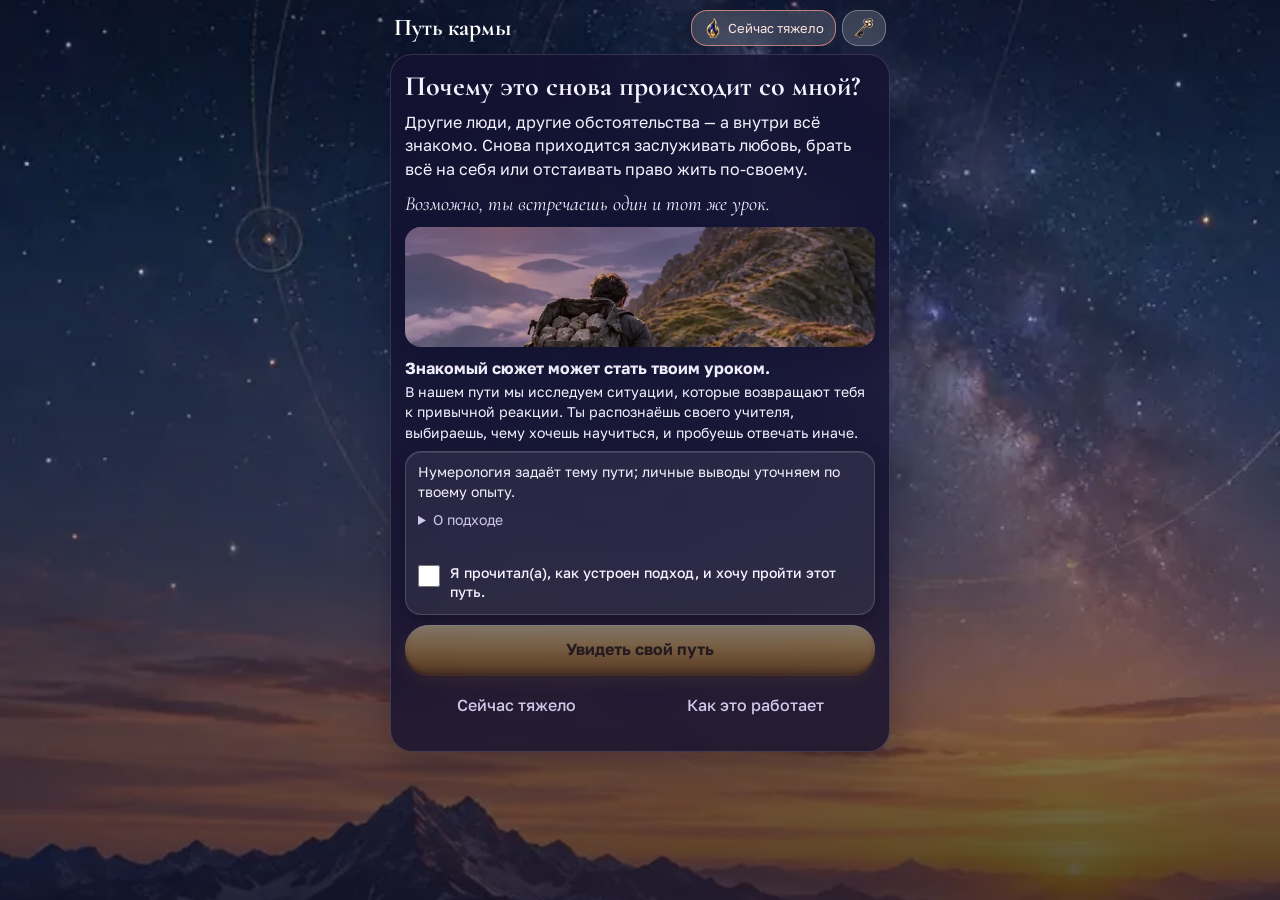
==== index.html @ 6a19ecbe "Add files via upload" ====
<!DOCTYPE html>
<html lang="ru">
<head>
<meta charset="utf-8">
<meta name="robots" content="noindex, nofollow">
<meta name="viewport" content="width=device-width, initial-scale=1, viewport-fit=cover">
<meta name="theme-color" content="#2A2460">
<title>Путь кармы</title>
<link rel="manifest" href="manifest.webmanifest">
<link rel="icon" type="image/png" sizes="192x192" href="icon-192.png">
<link rel="apple-touch-icon" href="icon-180.png">
<meta name="apple-mobile-web-app-capable" content="yes">
<meta name="mobile-web-app-capable" content="yes">
<meta name="apple-mobile-web-app-title" content="Путь кармы">
<meta name="apple-mobile-web-app-status-bar-style" content="black-translucent">
<link rel="stylesheet" href="styles.css?v=20261016-e6413a59">
<!-- Шрифты необязательны: без сети работают системные. -->
<link rel="preconnect" href="https://fonts.googleapis.com">
<link href="https://fonts.googleapis.com/css2?family=Cormorant+Garamond:ital,wght@0,500;0,700;1,500&family=Golos+Text:wght@400;500;600;700&display=swap" rel="stylesheet" media="print" onload="this.media='all'">
</head>
<body>
<div id="bg" aria-hidden="true"><img id="bgimg" alt=""></div>
<div class="wrap">
  <header class="top">
    <a class="brand" href="#today">Путь кармы</a>
    <nav class="nav" id="nav" aria-label="Быстрые действия"></nav>
  </header>
  <div id="banner"></div>
  <div id="testbar"></div>
  <div id="stagebar"></div>
  <div id="hero"></div>
  <main id="app" aria-live="polite"></main>
</div>
<div class="tabbar"><nav id="tabs" aria-label="Разделы"></nav></div>
<div class="toast" id="toast" role="status"></div>
<div class="saved" id="saved">Сохранено</div>
<script>window.KARMA_VERSION="20261016-e6413a59";</script>
<script src="content.js?v=20261016-e6413a59"></script>
<script src="rules.js?v=20261016-e6413a59"></script>
<script src="store.js?v=20261016-e6413a59"></script>
<script src="app.js?v=20261016-e6413a59"></script>
</body>
</html>
---- styles.css ----
:root {
  box-sizing: border-box;
  --ink: #221D45; --ink-2: #4A4570; --ink-3: #7A75A0;
  --paper: rgba(255,255,255,.66); --paper-2: rgba(255,255,255,.88);
  --sheet: rgba(250,246,240,.9); --sheet-line: rgba(255,255,255,.75);
  --rule: rgba(34,29,69,.14); --rule-soft: rgba(34,29,69,.07);
  --red: #B4472F; --green: #2E7A5A; --focus: #6A5FC8;
  --goldline: rgba(185,130,42,.55);
  --sans: "Golos Text", "Segoe UI", Roboto, system-ui, sans-serif;
  --serif: "Cormorant Garamond", Georgia, "Times New Roman", serif;
  --gold: linear-gradient(180deg,#FBE7A8 0%,#E2B65A 42%,#B9822A 78%,#8E5E16 100%);
  --gold-shadow: inset 0 1px 0 rgba(255,255,255,.7), inset 0 -2px 4px rgba(90,55,10,.4), 0 3px 0 #6E4610, 0 8px 18px rgba(160,110,30,.3);
  --veil-top: rgba(27,23,56,.35); --veil-bot: rgba(27,23,56,.55);
  --card-shadow: inset 0 1px 0 rgba(255,255,255,.8), 0 6px 18px rgba(34,29,69,.07);
  --fs: 16px;
}
:root[data-theme="dark"] {
  --ink: #F5F1FF; --ink-2: #CFC8EA; --ink-3: #9C95C2;
  --paper: rgba(255,255,255,.07); --paper-2: rgba(255,255,255,.12);
  --sheet: rgba(20,17,48,.8); --sheet-line: rgba(255,255,255,.14);
  --rule: rgba(255,255,255,.16); --rule-soft: rgba(255,255,255,.08);
  --red: #F2A08C; --green: #8FD6B4; --focus: #C9BFFF;
  --goldline: rgba(233,199,122,.5);
  --veil-top: rgba(12,10,32,.35); --veil-bot: rgba(12,10,32,.7);
  --card-shadow: inset 0 1px 0 rgba(255,255,255,.12), 0 6px 18px rgba(0,0,0,.25);
}
:root[data-big="1"] { --fs: 19px; }
html { scroll-padding-top: env(safe-area-inset-top, 0px); }
html, body { min-height: 100%; }
* { box-sizing: inherit; }
body { margin: 0; background: #1B1738; color: var(--ink); font-family: var(--sans); font-size: var(--fs); line-height: 1.45; -webkit-font-smoothing: antialiased; }
#bg { position: fixed; inset: 0; z-index: 0; overflow: hidden; background: #2A2460; }
#bg img { width: 100%; height: 100%; object-fit: cover; object-position: 50% 30%; display: block; }
#bg::after { content: ""; position: absolute; inset: 0; background: linear-gradient(180deg, var(--veil-top) 0%, rgba(27,23,56,0) 18%, rgba(27,23,56,0) 30%, var(--veil-bot) 100%); }
.wrap { position: relative; z-index: 1; max-width: 520px; margin: 0 auto; padding: calc(8px + env(safe-area-inset-top, 0px)) 10px calc(30px + env(safe-area-inset-bottom, 0px)); }
body.live .wrap { padding-bottom: calc(96px + env(safe-area-inset-bottom, 0px)); }
header.top { display: flex; align-items: center; justify-content: space-between; gap: 8px; padding: 2px 4px 8px; min-width: 0; }
header.top .nav { min-width: 0; flex-shrink: 1; }
@media (max-width: 345px) { header.top .brand { font-size: 20px; } .pill { padding: 6px 8px; font-size: 12px; } .pill.sos span { display: none; } }
header.top .brand { font-family: var(--serif); font-size: 24px; font-weight: 700; color: #fff; text-decoration: none; white-space: nowrap; text-shadow: 0 2px 12px rgba(20,15,50,.55); }
header.top .nav { display: flex; gap: 6px; align-items: center; }
.pill { color: #fff; text-decoration: none; font-size: 13px; white-space: nowrap; padding: 7px 11px; border-radius: 16px; background: rgba(255,255,255,.16); border: 1px solid rgba(255,255,255,.3); -webkit-backdrop-filter: blur(10px); backdrop-filter: blur(10px); min-height: 36px; display: inline-flex; align-items: center; gap: 5px; font: inherit; font-size: 13px; cursor: pointer; }
.pill.on { background: rgba(255,255,255,.3); }
.pill.sos { border-color: rgba(255,160,140,.7); color: #FFE6DF; }
.pill img { width: 20px; height: 20px; }

.hero { color: #fff; padding: 2px 8px 12px; text-shadow: 0 2px 14px rgba(20,15,50,.55); }
.hero .hl { display: flex; align-items: center; gap: 6px; font-size: 13px; font-weight: 500; }
.hero .hl img { width: 28px; height: 28px; }
.hero .hd { font-family: var(--serif); font-size: 32px; font-weight: 700; line-height: 1.02; margin-top: 2px; }
.hero .hs { font-size: 12px; letter-spacing: .12em; text-transform: uppercase; color: #FFF1D6; margin-top: 5px; }

#app { background: var(--sheet); border: 1px solid var(--sheet-line); border-radius: 22px; padding: 16px 14px 18px; -webkit-backdrop-filter: blur(18px) saturate(1.1); backdrop-filter: blur(18px) saturate(1.1); box-shadow: 0 14px 40px rgba(15,12,40,.35); }
#app > :first-child { margin-top: 0; }
h1 { font-family: var(--serif); font-weight: 700; font-size: 28px; line-height: 1.08; margin: 4px 0 10px; }
h1.q { font-size: 25px; }
h2 { font-family: var(--serif); font-weight: 700; font-size: 22px; line-height: 1.12; margin: 18px 0 8px; }
h3 { font-size: 15px; font-weight: 600; margin: 14px 0 6px; }
p { margin: 0 0 10px; max-width: 62ch; }
.muted { color: var(--ink-2); } .small { font-size: 14px; } .tiny { font-size: 12px; color: var(--ink-3); }
.quote { font-family: var(--serif); font-style: italic; font-size: 20px; line-height: 1.3; margin: 10px 0; }
ul { padding-left: 20px; margin: 0 0 10px; } li { margin-bottom: 4px; }
a { color: var(--ink); }

.card { background: var(--paper); border: 1px solid var(--rule); border-radius: 16px; padding: 12px 14px; margin: 10px 0; box-shadow: var(--card-shadow); }
.card.mark { background: linear-gradient(180deg, #FFFBEF, #F8ECCD); border-color: rgba(201,154,62,.55); color: #2A2048; }
:root[data-theme="dark"] .card.mark { background: linear-gradient(180deg, rgba(86,74,160,.55), rgba(44,37,98,.55)); border-color: rgba(233,199,122,.5); color: var(--ink); }
.card.mark .muted, .card.mark .k { color: inherit; opacity: .8; }
.card .k { font-size: 11px; letter-spacing: .06em; text-transform: uppercase; color: var(--ink-2); margin-bottom: 3px; display: flex; align-items: center; gap: 6px; }
.card .k img.ic { width: 22px; height: 22px; margin: -3px 0; }
.card.tight { padding: 10px 12px; margin: 8px 0; }
.row { display: flex; gap: 8px; flex-wrap: wrap; margin: 10px 0; } .row .btn { flex: 1 1 auto; }
.row.tight { margin: 6px 0; }
.grid2 { display: grid; grid-template-columns: 1fr 1fr; gap: 8px; margin: 8px 0; }

.btn { display: inline-flex; align-items: center; justify-content: center; gap: 8px; font: inherit; font-weight: 700; cursor: pointer; border-radius: 24px; padding: 10px 18px; border: 0; background: var(--gold); color: #2B1C05; min-height: 48px; text-decoration: none; text-align: center; box-shadow: var(--gold-shadow); transition: transform .08s; line-height: 1.2; }
.btn:active { transform: translateY(2px); }
.btn.secondary { background: var(--paper-2); color: var(--ink); border: 1px solid var(--goldline); box-shadow: var(--card-shadow); font-weight: 600; }
.btn.ghost { background: transparent; border: 0; box-shadow: none; color: var(--ink-2); font-weight: 500; padding-left: 8px; padding-right: 8px; min-height: 44px; }
.btn.sos { background: var(--paper-2); color: var(--red); border: 1px solid var(--red); box-shadow: var(--card-shadow); font-weight: 600; }
.btn.block { width: 100%; }
.btn.sm { min-height: 40px; padding: 6px 14px; font-size: 14px; }
.btn img { width: 26px; height: 26px; }
.btn:disabled { opacity: .45; cursor: default; transform: none; }
.btn:focus-visible, input:focus-visible, textarea:focus-visible, select:focus-visible, .chip:focus-visible, summary:focus-visible, a:focus-visible, .tap:focus-visible, .swcard:focus-visible { outline: 3px solid var(--focus); outline-offset: 2px; }

label { display: block; font-weight: 500; margin: 10px 0 5px; }
input[type="date"], input[type="text"], input[type="number"], input[type="time"], select { font: inherit; width: 100%; padding: 10px 12px; border: 1px solid var(--rule); border-radius: 12px; background: var(--paper-2); color: var(--ink); min-height: 46px; }
textarea { font: inherit; width: 100%; min-height: 72px; padding: 8px 12px; border: 1px solid var(--rule); border-radius: 12px; color: var(--ink); resize: vertical; background: var(--paper-2); }
::placeholder { color: var(--ink-3); }
.hint { font-size: 13px; color: var(--ink-2); margin-top: 5px; }
.nudge { border-left: 3px solid #C99A3E; padding: 7px 11px; margin: 8px 0; font-size: 14px; background: var(--paper); border-radius: 0 10px 10px 0; }
.warn { border-left: 3px solid var(--red); padding: 7px 11px; margin: 8px 0; font-size: 14px; background: var(--paper); border-radius: 0 10px 10px 0; }

.chips { display: flex; flex-wrap: wrap; gap: 7px; margin: 8px 0; }
.chip { font: inherit; font-size: 15px; padding: 9px 13px; border-radius: 16px; border: 1px solid var(--rule); background: var(--paper-2); color: var(--ink); cursor: pointer; text-align: left; line-height: 1.25; min-height: 44px; }
.chip.on { background: var(--gold); color: #2B1C05; border-color: transparent; box-shadow: inset 0 1px 0 rgba(255,255,255,.6), 0 3px 8px rgba(160,110,30,.25); }
.chip.dim { color: var(--ink-2); }
.chips.col { flex-direction: column; } .chips.col .chip { border-radius: 12px; padding: 11px 13px; width: 100%; }

.progress { height: 4px; background: var(--rule); border-radius: 3px; margin: 2px 0 12px; overflow: hidden; }
.progress i { display: block; height: 100%; background: linear-gradient(90deg, #E2B65A, #B9822A); transition: width .2s; }

.range-val { font-family: var(--serif); font-size: 44px; font-weight: 700; line-height: 1; color: #B9822A; }
:root[data-theme="dark"] .range-val { color: #F3D98C; }
input[type="range"] { -webkit-appearance: none; appearance: none; width: 100%; height: 44px; background: transparent; margin: 4px 0 0; cursor: pointer; }
input[type="range"]::-webkit-slider-runnable-track { height: 12px; border-radius: 6px; background: linear-gradient(to right, #6FC09A, #F3D98C 50%, #E07A62); box-shadow: inset 0 1px 2px rgba(0,0,0,.2); }
input[type="range"]::-moz-range-track { height: 12px; border-radius: 6px; background: linear-gradient(to right, #6FC09A, #F3D98C 50%, #E07A62); }
input[type="range"]::-webkit-slider-thumb { -webkit-appearance: none; width: 34px; height: 34px; border-radius: 50%; background: radial-gradient(circle at 35% 30%, #FFF6D0, #E2B65A 55%, #8E5E16); border: 2px solid #FFF3C4; margin-top: -11px; box-shadow: 0 3px 8px rgba(0,0,0,.35); }
input[type="range"]::-moz-range-thumb { width: 30px; height: 30px; border-radius: 50%; background: radial-gradient(circle at 35% 30%, #FFF6D0, #E2B65A 55%, #8E5E16); border: 2px solid #FFF3C4; }
.range-hint { display: flex; justify-content: space-between; font-size: 12px; color: var(--ink-2); }

.taps { display: grid; grid-template-columns: 1fr 1fr; gap: 8px; margin: 8px 0 2px; }
.tap { font: inherit; border-radius: 16px; padding: 8px 8px 10px; cursor: pointer; border: 1px solid var(--goldline); background: var(--paper-2); color: var(--ink); text-align: center; box-shadow: var(--card-shadow); display: flex; flex-direction: column; align-items: center; min-height: 72px; text-decoration: none; }
.tap img { width: 36px; height: 36px; }
.tap span { font-size: 14px; font-weight: 600; }
.tap:active { transform: scale(.97); }

.trail { position: relative; border-radius: 16px; overflow: hidden; height: 150px; background: #3A2F70; box-shadow: 0 8px 22px rgba(15,12,40,.3); margin: 6px 0 10px; }
.trail > img { width: 100%; height: 100%; object-fit: cover; object-position: 50% 34%; display: block; }
.trail .veil { position: absolute; inset: 0; background: linear-gradient(180deg, rgba(40,34,90,.95), rgba(60,54,110,.75)); mix-blend-mode: multiply; }
.trail .glow { position: absolute; inset: 0; background: radial-gradient(circle at 80% 18%, rgba(255,236,180,.85), rgba(255,236,180,0) 55%); }
.trail .tb { position: absolute; top: 8px; display: inline-flex; align-items: center; gap: 3px; padding: 3px 9px 3px 3px; border-radius: 14px; font-size: 12px; font-weight: 600; color: #fff; background: rgba(27,23,56,.45); border: 1px solid rgba(255,255,255,.3); -webkit-backdrop-filter: blur(8px); backdrop-filter: blur(8px); }
.trail .tb img { width: 24px; height: 24px; } .trail .tb.l { left: 8px; } .trail .tb.r { right: 8px; } .trail .tb.c { left: 50%; transform: translateX(-50%); }
.trail .tpath { position: absolute; left: 12px; right: 44px; bottom: 12px; height: 30px; }
.trail .tline { position: absolute; left: 0; right: 0; top: 13px; height: 5px; border-radius: 3px; background: rgba(255,255,255,.35); }
.trail .tline i { position: absolute; left: 0; top: 0; bottom: 0; border-radius: 3px; background: linear-gradient(90deg, #FBE7A8, #E2B65A); box-shadow: 0 0 8px rgba(251,231,168,.8); }
.trail .me { position: absolute; top: 3px; width: 24px; height: 24px; margin-left: -12px; border-radius: 50%; background: radial-gradient(circle at 35% 30%, #FFF6D0, #E2B65A 55%, #8E5E16); border: 2px solid #fff; box-shadow: 0 0 10px rgba(251,231,168,.9); transition: left .5s; }
.trail .tflag { position: absolute; right: -40px; bottom: -6px; width: 40px; height: 40px; }
.trail .pop { position: absolute; left: 50%; top: 42%; transform: translate(-50%, -50%); color: #FFF3C4; font-family: var(--serif); font-size: 22px; font-weight: 700; text-shadow: 0 2px 10px rgba(0,0,0,.6); animation: pkPop 1.6s ease-out forwards; pointer-events: none; }
@keyframes pkPop { 0% { opacity: 0; transform: translate(-50%, 0) scale(.8); } 25% { opacity: 1; } 100% { opacity: 0; transform: translate(-50%, -60px) scale(1.1); } }

.tabbar { position: fixed; left: 0; right: 0; bottom: 0; z-index: 10; display: none; justify-content: center; padding: 0 6px; }
body.live .tabbar { display: flex; }
.tabbar nav { width: 100%; max-width: 520px; display: grid; grid-template-columns: repeat(3, 1fr); padding: 5px 6px calc(8px + env(safe-area-inset-bottom, 0px)); border-radius: 20px 20px 0 0; background: linear-gradient(180deg, rgba(40,34,84,.88), rgba(22,18,48,.96)); border: 1px solid rgba(255,255,255,.18); border-bottom: 0; -webkit-backdrop-filter: blur(14px); backdrop-filter: blur(14px); box-shadow: 0 -8px 26px rgba(10,8,30,.35); }
.tabbar a { display: flex; flex-direction: column; align-items: center; gap: 0; text-decoration: none; color: #CFC8E8; font-size: 12px; min-height: 50px; }
.tabbar a img { width: 32px; height: 32px; opacity: .8; }
.tabbar a.on { color: #F6DE9A; font-weight: 600; } .tabbar a.on img { opacity: 1; filter: drop-shadow(0 0 8px rgba(246,222,154,.7)); }

.toast { position: fixed; left: 50%; bottom: calc(92px + env(safe-area-inset-bottom, 0px)); transform: translateX(-50%); background: rgba(27,23,56,.92); color: #fff; padding: 9px 14px; border-radius: 14px; font-size: 14px; opacity: 0; transition: opacity .2s; pointer-events: none; z-index: 20; border: 1px solid rgba(233,199,122,.5); max-width: 90vw; }
.toast.on { opacity: 1; }
.saved { position: fixed; left: 10px; bottom: calc(92px + env(safe-area-inset-bottom, 0px)); z-index: 20; font-size: 12px; color: #FFF3C4; background: rgba(27,23,56,.7); border: 1px solid rgba(233,199,122,.5); border-radius: 12px; padding: 3px 9px; opacity: 0; transition: opacity .3s; pointer-events: none; }
.saved.on { opacity: 1; }
.banner { position: relative; z-index: 2; margin: 0 0 8px; padding: 9px 12px; border-radius: 12px; font-size: 14px; color: #fff; background: rgba(180,71,47,.85); border: 1px solid rgba(255,255,255,.4); }
.banner.info { background: rgba(60,54,120,.85); }
.banner a, .banner button { color: #fff; font: inherit; background: transparent; border: 1px solid rgba(255,255,255,.6); border-radius: 10px; padding: 4px 10px; margin-left: 6px; cursor: pointer; }
.testbar { font-size: 12px; color: #fff; text-align: center; padding: 5px; border: 1px dashed rgba(255,255,255,.7); border-radius: 10px; margin-bottom: 8px; background: rgba(180,71,47,.55); }
.testbar a { color: #fff; }

.stages { display: grid; grid-template-columns: repeat(3, 1fr); gap: 5px; margin: 0 4px 10px; }
.stages div { font-size: 11px; color: rgba(255,255,255,.75); text-align: center; text-shadow: 0 1px 6px rgba(20,15,50,.6); }
.stages div i { display: block; height: 4px; border-radius: 2px; background: rgba(255,255,255,.35); margin-bottom: 3px; }
.stages div.done i { background: linear-gradient(90deg, #E2B65A, #B9822A); } .stages div.now i { background: linear-gradient(90deg, #FBE7A8, #E2B65A); box-shadow: 0 0 8px rgba(251,231,168,.8); } .stages div.now { color: #fff; font-weight: 600; }

.list { list-style: none; padding: 0; margin: 0; } .list li { border-top: 1px solid var(--rule); padding: 9px 0; font-size: 15px; } .list li:first-child { border-top: 0; }
.list .date { font-size: 12px; color: var(--ink-3); margin-bottom: 2px; }
.prow { padding: 8px 0; border-top: 1px solid var(--rule); font-size: 15px; } .prow:first-child { border-top: 0; }
.prow .k { font-size: 11px; letter-spacing: .06em; text-transform: uppercase; color: var(--ink-2); margin-bottom: 2px; display: flex; justify-content: space-between; align-items: center; }
.prow .k button { font: inherit; font-size: 12px; background: transparent; border: 0; color: var(--ink-2); text-decoration: underline; cursor: pointer; padding: 4px; min-height: 32px; }
.badge { display: inline-block; font-size: 11px; padding: 2px 8px; border-radius: 10px; background: rgba(201,154,62,.18); color: inherit; vertical-align: middle; }
.badge.legacy { background: rgba(120,120,140,.2); }
.badge.red { background: rgba(180,71,47,.15); }
.stats { display: grid; grid-template-columns: repeat(3, 1fr); gap: 6px; margin: 10px 0; text-align: center; }
.stats div { background: var(--paper-2); border: 1px solid var(--rule); border-radius: 14px; padding: 8px 4px; }
.stats b { display: block; font-family: var(--serif); font-size: 26px; font-weight: 700; line-height: 1.1; }
.stats span { font-size: 11px; color: var(--ink-2); }
.bars { display: flex; gap: 4px; align-items: flex-end; height: 60px; margin: 8px 0 2px; }
.bars .bar { flex: 1; border-radius: 3px 3px 0 0; min-height: 3px; background: linear-gradient(180deg, #F3D98C, #C99A3E); }
.bars .bar.hot { background: linear-gradient(180deg, #E8826A, #B4472F); } .bars .bar.cool { background: linear-gradient(180deg, #8ED2B0, #2E7A5A); }
.bars .bar.empty { background: transparent; border: 1px dashed var(--rule); }
.barlabels { display: flex; gap: 4px; } .barlabels span { flex: 1; text-align: center; font-size: 10px; color: var(--ink-3); }
.dots { display: flex; gap: 6px; margin: 6px 0; } .dots i { width: 14px; height: 14px; border-radius: 50%; border: 1px solid var(--goldline); background: var(--paper-2); } .dots i.on { background: var(--gold); box-shadow: 0 0 8px rgba(251,231,168,.7); }

details.fold > summary { list-style: none; cursor: pointer; display: flex; align-items: center; gap: 8px; min-height: 44px; }
details.fold > summary::-webkit-details-marker { display: none; }
details.fold > summary .k { margin: 0; flex: 1; }
details.fold .chev { width: 28px; height: 28px; flex: none; border-radius: 50%; background: var(--gold); box-shadow: inset 0 1px 0 rgba(255,255,255,.6), 0 2px 6px rgba(160,110,30,.3); position: relative; transition: transform .2s; }
details.fold .chev::after { content: ""; position: absolute; left: 9px; top: 7px; width: 8px; height: 8px; border-right: 2.5px solid #2B1C05; border-bottom: 2.5px solid #2B1C05; transform: rotate(45deg); }
details.fold[open] .chev { transform: rotate(180deg); }
details.plain > summary { cursor: pointer; color: var(--ink-2); font-size: 14px; padding: 6px 0; min-height: 40px; }

/* карточки ситуаций */
.swwrap { position: relative; min-height: 190px; margin: 8px -6px; padding: 4px 6px; touch-action: pan-y; overflow: hidden; }
.swcard { position: relative; background: var(--paper-2); border: 1px solid var(--goldline); border-radius: 18px; padding: 18px 16px; min-height: 160px; display: flex; flex-direction: column; justify-content: center; box-shadow: var(--card-shadow); font-size: 18px; line-height: 1.35; transition: transform .25s, opacity .25s; user-select: none; }
.swcard .pk { font-size: 11px; letter-spacing: .08em; text-transform: uppercase; color: var(--ink-3); margin-bottom: 8px; }
.swcard.out-r { transform: translateX(120%) rotate(8deg); opacity: 0; } .swcard.out-l { transform: translateX(-120%) rotate(-8deg); opacity: 0; } .swcard.out-d { transform: translateY(60px); opacity: 0; }
.swhint { display: flex; justify-content: space-between; font-size: 12px; color: var(--ink-3); margin: 2px 4px; }
.sw3 { display: grid; grid-template-columns: 1fr 1fr 1fr; gap: 6px; margin: 8px 0; }
.sw2 { display: grid; grid-template-columns: 1fr 1fr; gap: 8px; margin: 8px 0; }
.swcard.drag { transition: none; cursor: grabbing; }
.swcard { cursor: grab; touch-action: pan-y; }
.swlab { position: absolute; top: 10px; padding: 4px 10px; border-radius: 10px; font-size: 13px; font-weight: 700; letter-spacing: .02em; opacity: 0; pointer-events: none; transition: opacity .1s; }
.swlab.r { right: 10px; background: rgba(226,182,90,.22); color: var(--gold-ink, #8a5a12); border: 1px solid var(--goldline); }
.swlab.l { left: 10px; background: rgba(140,132,200,.18); color: var(--ink-2); border: 1px solid var(--rule); }
[data-theme="dark"] .swlab.r { color: #fbe7a8; }
@keyframes swdemo { 0%, 100% { transform: translateX(0) rotate(0); } 18% { transform: translateX(28px) rotate(1.5deg); } 36% { transform: translateX(0) rotate(0); } 54% { transform: translateX(-28px) rotate(-1.5deg); } 72% { transform: translateX(0) rotate(0); } }
@keyframes swdemoR { 0%, 36%, 100% { opacity: 0; } 18% { opacity: 1; } }
@keyframes swdemoL { 0%, 36%, 72%, 100% { opacity: 0; } 54% { opacity: 1; } }
.swcard.demo { animation: swdemo 2.6s ease-in-out 1; } .swcard.demo .swlab.r { animation: swdemoR 2.6s ease-in-out 1; } .swcard.demo .swlab.l { animation: swdemoL 2.6s ease-in-out 1; }
.plines { display: grid; gap: 4px; font-size: 15px; line-height: 1.35; } .plines span { color: var(--ink-3); font-size: 12px; letter-spacing: .06em; text-transform: uppercase; margin-right: 4px; }

/* астролябия и шар */
.astro { position: relative; width: calc(100% + 28px); margin: -16px -14px 4px; aspect-ratio: 1312 / 1199; max-height: 330px; border-radius: 22px 22px 0 0; overflow: hidden; background: linear-gradient(180deg, #CDB6E0, #D9C6E6); }
:root[data-theme="dark"] .astro { background: linear-gradient(180deg, #3A2F70, #2A2358); }
.astro > img { width: 100%; height: 100%; object-fit: cover; display: block; -webkit-mask-image: linear-gradient(180deg, #000 0%, #000 74%, rgba(0,0,0,0) 100%); mask-image: linear-gradient(180deg, #000 0%, #000 74%, rgba(0,0,0,0) 100%); }
.orb { position: absolute; left: 50%; top: 45.5%; width: 31%; aspect-ratio: 1; transform: translate(-50%, -50%); border-radius: 50%; padding: 5%; background: conic-gradient(from 20deg, #FFF3C4, #C8902E, #FBE7A8, #8E5E16, #FFF3C4, #B9822A, #FBE7A8, #7A4E12, #FFF3C4); box-shadow: 0 0 0 1px rgba(110,70,16,.6), 0 0 26px rgba(255,214,140,.5), 0 12px 22px rgba(34,29,69,.45); }
.orb .core { position: relative; width: 100%; height: 100%; border-radius: 50%; overflow: hidden; background: radial-gradient(circle at 34% 26%, #5E54C0 0%, #2A2478 36%, #17134C 68%, #0C0A2E 100%); box-shadow: inset 0 0 0 2px rgba(251,231,168,.85), inset 0 0 0 5px rgba(20,16,60,.9), inset 0 0 0 6px rgba(226,182,90,.55), inset 0 -12px 20px rgba(0,0,0,.5), inset 0 8px 16px rgba(255,255,255,.16); }
.orb .core::after { content: ""; position: absolute; left: 16%; top: 9%; width: 40%; height: 20%; border-radius: 50%; background: radial-gradient(ellipse at center, rgba(255,255,255,.4), rgba(255,255,255,0)); transform: rotate(-22deg); }
.orb .fl { position: absolute; inset: 4%; border-radius: 50%; background: radial-gradient(circle, rgba(200,190,255,.75) 0%, rgba(140,120,230,.45) 40%, rgba(80,60,180,0) 72%); opacity: 0; }
.orb .num { position: absolute; left: 10%; top: 8%; width: 80%; height: 80%; opacity: 0; }
.orb.calc { animation: pkPulse 1.1s ease-in-out infinite; }
.orb.shown { animation: none; box-shadow: 0 0 0 1px rgba(110,70,16,.6), 0 0 46px rgba(255,214,140,.9), 0 0 90px rgba(255,200,120,.45), 0 14px 24px rgba(34,29,69,.45); }
.orb.shown .fl { opacity: .75; } .orb.shown .num { opacity: 1; filter: drop-shadow(0 0 10px rgba(255,214,140,.85)); }
.orb.reveal .fl { animation: pkFlash .9s ease-out both; } .orb.reveal .num { animation: pkNum 1s ease-out .1s both; }
@keyframes pkPulse { 0%,100% { box-shadow: 0 0 0 1px rgba(110,70,16,.6), 0 0 18px rgba(255,214,140,.35), 0 14px 24px rgba(34,29,69,.45); } 50% { box-shadow: 0 0 0 1px rgba(110,70,16,.6), 0 0 44px rgba(255,214,140,.9), 0 14px 24px rgba(34,29,69,.45); } }
@keyframes pkFlash { 0% { opacity: 0; transform: scale(.3); } 35% { opacity: 1; transform: scale(1.15); } 100% { opacity: .75; transform: scale(1); } }
@keyframes pkNum { 0% { opacity: 0; transform: scale(.55); filter: blur(6px); } 60% { opacity: 1; transform: scale(1.08); filter: blur(0) drop-shadow(0 0 18px rgba(255,230,170,1)); } 100% { opacity: 1; transform: scale(1); filter: drop-shadow(0 0 10px rgba(255,214,140,.85)); } }
.digits { font-family: var(--serif); font-size: 24px; line-height: 1.4; margin: 6px 0 10px; text-align: center; }
.digits .sum { display: block; margin-top: 4px; font-size: 36px; font-weight: 700; }

.box { width: 200px; height: 200px; margin: 12px auto 4px; display: block; }
.boxlabel { text-align: center; font-family: var(--serif); font-size: 28px; font-weight: 700; min-height: 34px; }
.boxcount { text-align: center; color: var(--ink-2); font-size: 13px; }
.breath { width: 150px; height: 150px; border-radius: 50%; margin: 16px auto 6px; background: radial-gradient(circle at 35% 30%, #FFF6D0, #E2B65A 55%, #8E5E16); box-shadow: 0 0 30px rgba(251,231,168,.6); transform: scale(.6); transition: transform 4s ease-in-out; }
.breath.in { transform: scale(1); }
.confetti { position: fixed; inset: 0; pointer-events: none; overflow: hidden; z-index: 15; }
.confetti i { position: absolute; top: -12px; width: 9px; height: 14px; border-radius: 2px; animation: fall 3.2s ease-in forwards; }
@keyframes fall { to { transform: translateY(110vh) rotate(540deg); opacity: .9; } }
.fanfare { font-family: var(--serif); font-size: 34px; font-weight: 700; text-align: center; margin: 6px 0 4px; background: linear-gradient(180deg, #FBE7A8, #C8902E 60%, #8E5E16); -webkit-background-clip: text; background-clip: text; color: transparent; }
.src { list-style: none; padding: 0; margin: 4px 0 0; } .src li { padding: 8px 0; border-top: 1px solid var(--rule); font-size: 14px; line-height: 1.4; } .src li:first-child { border-top: 0; }
.src .w { font-size: 12px; color: var(--ink-2); }
.icline { display: flex; gap: 8px; align-items: flex-start; } .icline img { width: 34px; height: 34px; flex: none; margin-top: -3px; }
.sr-only { position: absolute; width: 1px; height: 1px; overflow: hidden; clip: rect(0 0 0 0); }
.switch { display: flex; align-items: center; justify-content: space-between; gap: 10px; padding: 8px 0; border-top: 1px solid var(--rule); min-height: 44px; }
.switch:first-child { border-top: 0; }
.switch input[type="checkbox"] { width: 24px; height: 24px; accent-color: #B9822A; }
.switch input[type="time"] { width: auto; min-height: 40px; padding: 6px 8px; }

@media (max-width: 380px) { #app { padding: 14px 11px 16px; } h1 { font-size: 25px; } .chip { font-size: 14px; } .btn { padding: 10px 14px; } }
@media (prefers-reduced-motion: reduce) { .confetti { display: none; } .orb.calc, .orb.reveal .fl, .orb.reveal .num, .trail .pop { animation: none; } .trail .pop { opacity: 1; } .breath { transition: none; } .swcard { transition: none; } .swcard.demo, .swcard.demo .swlab { animation: none; } * { transition: none !important; } }

/* v5: согласие «О подходе», подписи-обучение кнопок, ссылка в заголовке карточки, подписи тропы */
.consent { display: flex; gap: 10px; align-items: flex-start; margin: 8px 0 2px; font-size: 14px; line-height: 1.35; cursor: pointer; }
.consent input { width: 22px; height: 22px; min-height: 0; flex: none; accent-color: #B9822A; margin: 1px 0 0; }
.tap.learn { min-height: 98px; padding-bottom: 8px; } .tap em { font-style: normal; font-size: 11px; line-height: 1.3; color: var(--ink-2); margin-top: 3px; font-weight: 400; }
.card .k .klink { margin-left: auto; font-size: 11px; text-transform: none; letter-spacing: 0; text-decoration: underline; color: inherit; }
.trail .tb.c2 { top: auto; bottom: 48px; left: 8px; }
.trail .tcap { position: absolute; right: 8px; bottom: 50px; max-width: 52%; text-align: right; font-size: 11px; line-height: 1.2; color: #fff; opacity: .92; text-shadow: 0 1px 4px rgba(0,0,0,.7); }
@media (max-width: 345px) { .trail .tb { font-size: 11px; } .trail .tcap { font-size: 10px; } }
/* v6: подсветка незаполненных условий шага */
mark { background: rgba(226,182,90,.35); color: inherit; border-radius: 4px; padding: 0 3px; }
.plines textarea { min-height: 64px; margin-top: 4px; }
/* v6.3 */
.linkbtn { font: inherit; font-size: 13px; background: transparent; border: 0; color: inherit; opacity: .75; text-decoration: underline; cursor: pointer; padding: 2px 4px; }
.pathline { display: flex; align-items: center; gap: 6px; text-decoration: none; color: inherit; font-weight: 600; margin: 0 0 6px; }
.astro.compact { aspect-ratio: auto; height: 190px; max-height: 190px; }
.recog .chip.on { border-color: #C99A3E; }
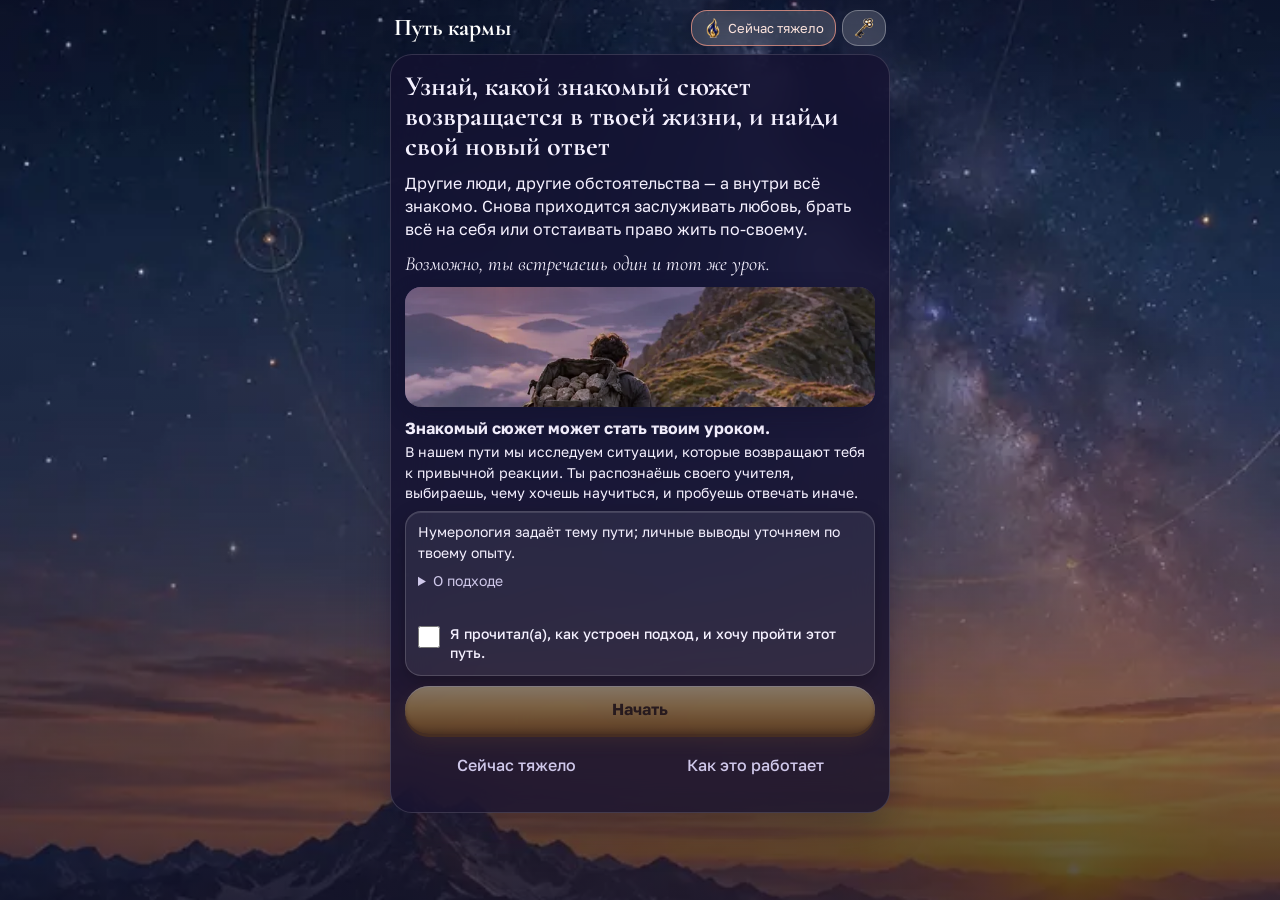
==== commit d97b45cb: "Add files via upload" ====
--- a/index.html
+++ b/index.html
@@ -1,5 +1,5 @@
 <!DOCTYPE html>
-<html lang="ru">
+<html lang="ru" data-theme="dark">
 <head>
 <meta charset="utf-8">
 <meta name="robots" content="noindex, nofollow">
@@ -13,7 +13,7 @@
 <meta name="mobile-web-app-capable" content="yes">
 <meta name="apple-mobile-web-app-title" content="Путь кармы">
 <meta name="apple-mobile-web-app-status-bar-style" content="black-translucent">
-<link rel="stylesheet" href="styles.css?v=20261016-e6413a59">
+<link rel="stylesheet" href="styles.css?v=20261017-01fcb921">
 <!-- Шрифты необязательны: без сети работают системные. -->
 <link rel="preconnect" href="https://fonts.googleapis.com">
 <link href="https://fonts.googleapis.com/css2?family=Cormorant+Garamond:ital,wght@0,500;0,700;1,500&family=Golos+Text:wght@400;500;600;700&display=swap" rel="stylesheet" media="print" onload="this.media='all'">
@@ -34,10 +34,10 @@
 <div class="tabbar"><nav id="tabs" aria-label="Разделы"></nav></div>
 <div class="toast" id="toast" role="status"></div>
 <div class="saved" id="saved">Сохранено</div>
-<script>window.KARMA_VERSION="20261016-e6413a59";</script>
-<script src="content.js?v=20261016-e6413a59"></script>
-<script src="rules.js?v=20261016-e6413a59"></script>
-<script src="store.js?v=20261016-e6413a59"></script>
-<script src="app.js?v=20261016-e6413a59"></script>
+<script>window.KARMA_VERSION="20261017-01fcb921";</script>
+<script src="content.js?v=20261017-01fcb921"></script>
+<script src="rules.js?v=20261017-01fcb921"></script>
+<script src="store.js?v=20261017-01fcb921"></script>
+<script src="app.js?v=20261017-01fcb921"></script>
 </body>
 </html>
--- a/styles.css
+++ b/styles.css
@@ -255,3 +255,50 @@
 .pathline { display: flex; align-items: center; gap: 6px; text-decoration: none; color: inherit; font-weight: 600; margin: 0 0 6px; }
 .astro.compact { aspect-ratio: auto; height: 190px; max-height: 190px; }
 .recog .chip.on { border-color: #C99A3E; }
+
+.acthint { margin: 2px 0 4px; text-transform: none; letter-spacing: 0; }
+
+/* ---------- v6.8 карточка-свайп: покой / вправо (изумрудный) / влево (фиолетовый) ---------- */
+.swinstr { font-size: 14px; color: var(--ink-2); margin: 0 0 6px; }
+.swwrap { min-height: 170px; touch-action: pan-y; }
+.swcard { background: #FFFDF8; color: #25213A; border: 2px solid rgba(37,33,58,.14); border-radius: 18px; padding: 0 16px 18px; min-height: 150px; display: flex; flex-direction: column; justify-content: flex-start; touch-action: pan-y; transition: transform .2s ease, background-color .12s, border-color .12s, box-shadow .2s, opacity .22s; user-select: none; -webkit-user-select: none; }
+.swcard.drag { transition: background-color .08s, border-color .08s; box-shadow: 0 10px 28px rgba(20,16,50,.28); }
+.swband { min-height: 34px; display: flex; align-items: center; justify-content: center; margin: 0 -16px 8px; border-bottom: 1px solid transparent; }
+.swbadge { font-size: 15px; font-weight: 700; letter-spacing: .01em; padding: 3px 10px; border-radius: 10px; opacity: calc(.35 + var(--k, 0) * .65); }
+.swbadge:empty { display: none; }
+.swtext { font-size: 19px; line-height: 1.35; font-weight: 500; }
+.swcard.is-r { background: color-mix(in srgb, #FBEFCF calc(var(--k, 0) * 100%), #FFFDF8); border-color: color-mix(in srgb, #8A5A0B calc(var(--k, 0) * 100%), rgba(37,33,58,.14)); }
+.swcard.is-r .swbadge { color: #8A5A0B; border: 2px solid #8A5A0B; background: #FBEFCF; }
+.swcard.is-l { background: color-mix(in srgb, #E6ECF3 calc(var(--k, 0) * 100%), #FFFDF8); border-color: color-mix(in srgb, #3E5470 calc(var(--k, 0) * 100%), rgba(37,33,58,.14)); }
+.swcard.is-l .swbadge { color: #3E5470; border: 2px solid #3E5470; background: #E6ECF3; }
+.swcard.ready .swbadge { opacity: 1; }
+.swcard.out-r { transform: translateX(120%) rotate(6deg); opacity: 0; } .swcard.out-l { transform: translateX(-120%) rotate(-6deg); opacity: 0; }
+.swbtn { font-weight: 600; }
+.sw2 .swbtn { background: var(--paper-2); color: var(--ink); border: 1px solid var(--rule, rgba(0,0,0,.15)); }
+.swstatus { min-height: 22px; font-size: 14px; color: var(--ink-2); text-align: center; margin: 4px 0; }
+.sr { position: absolute; width: 1px; height: 1px; overflow: hidden; clip: rect(0 0 0 0); }
+.swtut { border: 1px dashed rgba(122,117,160,.6); border-radius: 14px; padding: 8px 10px; margin: 0 0 8px; background: var(--paper); }
+.swtut-h { font-size: 13px; margin-bottom: 6px; }
+.swtut-card { position: relative; height: 54px; border-radius: 12px; background: #FFFDF8; border: 2px solid rgba(37,33,58,.14); margin: 0 auto; width: 72%; overflow: hidden; }
+.swtut-line { position: absolute; left: 12px; right: 30px; top: 30px; height: 6px; border-radius: 3px; background: rgba(37,33,58,.18); } .swtut-line.short { top: 42px; right: 70px; }
+.swtut-badge { position: absolute; top: 6px; left: 50%; transform: translateX(-50%); font-size: 12px; font-weight: 700; padding: 1px 8px; border-radius: 8px; opacity: 0; white-space: nowrap; }
+.swtut-badge.r { color: #8A5A0B; border: 1.5px solid #8A5A0B; background: #FBEFCF; } .swtut-badge.l { color: #3E5470; border: 1.5px solid #3E5470; background: #E6ECF3; }
+.swtut-card.play { animation: swtut 3.6s ease-in-out 1; } .swtut-card.play .swtut-badge.r { animation: swtutR 3.6s ease-in-out 1; } .swtut-card.play .swtut-badge.l { animation: swtutL 3.6s ease-in-out 1; }
+.swtut-card.static .swtut-badge { opacity: 1; } .swtut-card.static .swtut-badge.r { left: 75%; } .swtut-card.static .swtut-badge.l { left: 25%; }
+@keyframes swtut { 0%,8% { transform: none; background: #FFFDF8; } 30%,38% { transform: translateX(28%) rotate(4deg); background: #FBEFCF; border-color: #8A5A0B; } 50% { transform: none; background: #FFFDF8; border-color: rgba(37,33,58,.14); } 72%,80% { transform: translateX(-28%) rotate(-4deg); background: #E6ECF3; border-color: #3E5470; } 100% { transform: none; background: #FFFDF8; } }
+@keyframes swtutR { 0%,15% { opacity: 0; } 28%,40% { opacity: 1; } 50%,100% { opacity: 0; } }
+@keyframes swtutL { 0%,60% { opacity: 0; } 70%,82% { opacity: 1; } 92%,100% { opacity: 0; } }
+@media (prefers-reduced-motion: reduce) { .swcard, .swcard.drag { transition: none; transform: none !important; } .swtut-card.play { animation: none; } .swtut-card.play .swtut-badge { animation: none; opacity: 1; } .swtut-card.play .swtut-badge.r { left: 75%; } .swtut-card.play .swtut-badge.l { left: 25%; } }
+/* ---------- v6.7 Искра и уточнение ---------- */
+.spark { display: flex; gap: 10px; align-items: center; margin: 0 0 8px; padding: 6px 8px; border-radius: 14px; background: var(--paper); }
+.spark.off { background: none; padding: 0; justify-content: flex-end; }
+.spark > div { flex: 1; line-height: 1.25; }
+.spark-orb { width: 30px; height: 30px; border-radius: 50%; background: radial-gradient(circle at 40% 35%, #fff6d6, #e9c77a 45%, #b07a1e 75%, #2c2562 100%); box-shadow: 0 0 12px rgba(233,199,122,.7); flex: none; position: relative; }
+.spark-orb i { position: absolute; right: -3px; bottom: -2px; width: 9px; height: 9px; border-radius: 2px; background: #2c2562; border: 1.5px solid #e9c77a; transform: rotate(45deg); }
+.spark.think .spark-orb { box-shadow: 0 0 6px rgba(233,199,122,.5); } .spark.summary .spark-orb, .spark.support .spark-orb { box-shadow: 0 0 18px rgba(233,199,122,.9); }
+.strow { display: flex; align-items: center; gap: 8px; } .strow .chip { flex: 1; }
+.swtut.stopped .swtut-card, .swtut.stopped .swtut-badge { animation: none !important; } .swtut.stopped { opacity: .45; }
+.swcard.is-r .swband { justify-content: flex-start; padding-left: 16px; } .swcard.is-l .swband { justify-content: flex-end; padding-right: 16px; }
+/* v7: итог дня и карточка опыта */
+.dsum { font-size: 15px; line-height: 1.4; margin: 4px 0; } .dsum span { display: block; color: var(--ink-3); font-size: 12px; letter-spacing: .06em; text-transform: uppercase; }
+.expg { margin: 8px 0; } .expg .chips { margin: 0; } .expg input { margin-top: 8px; }
